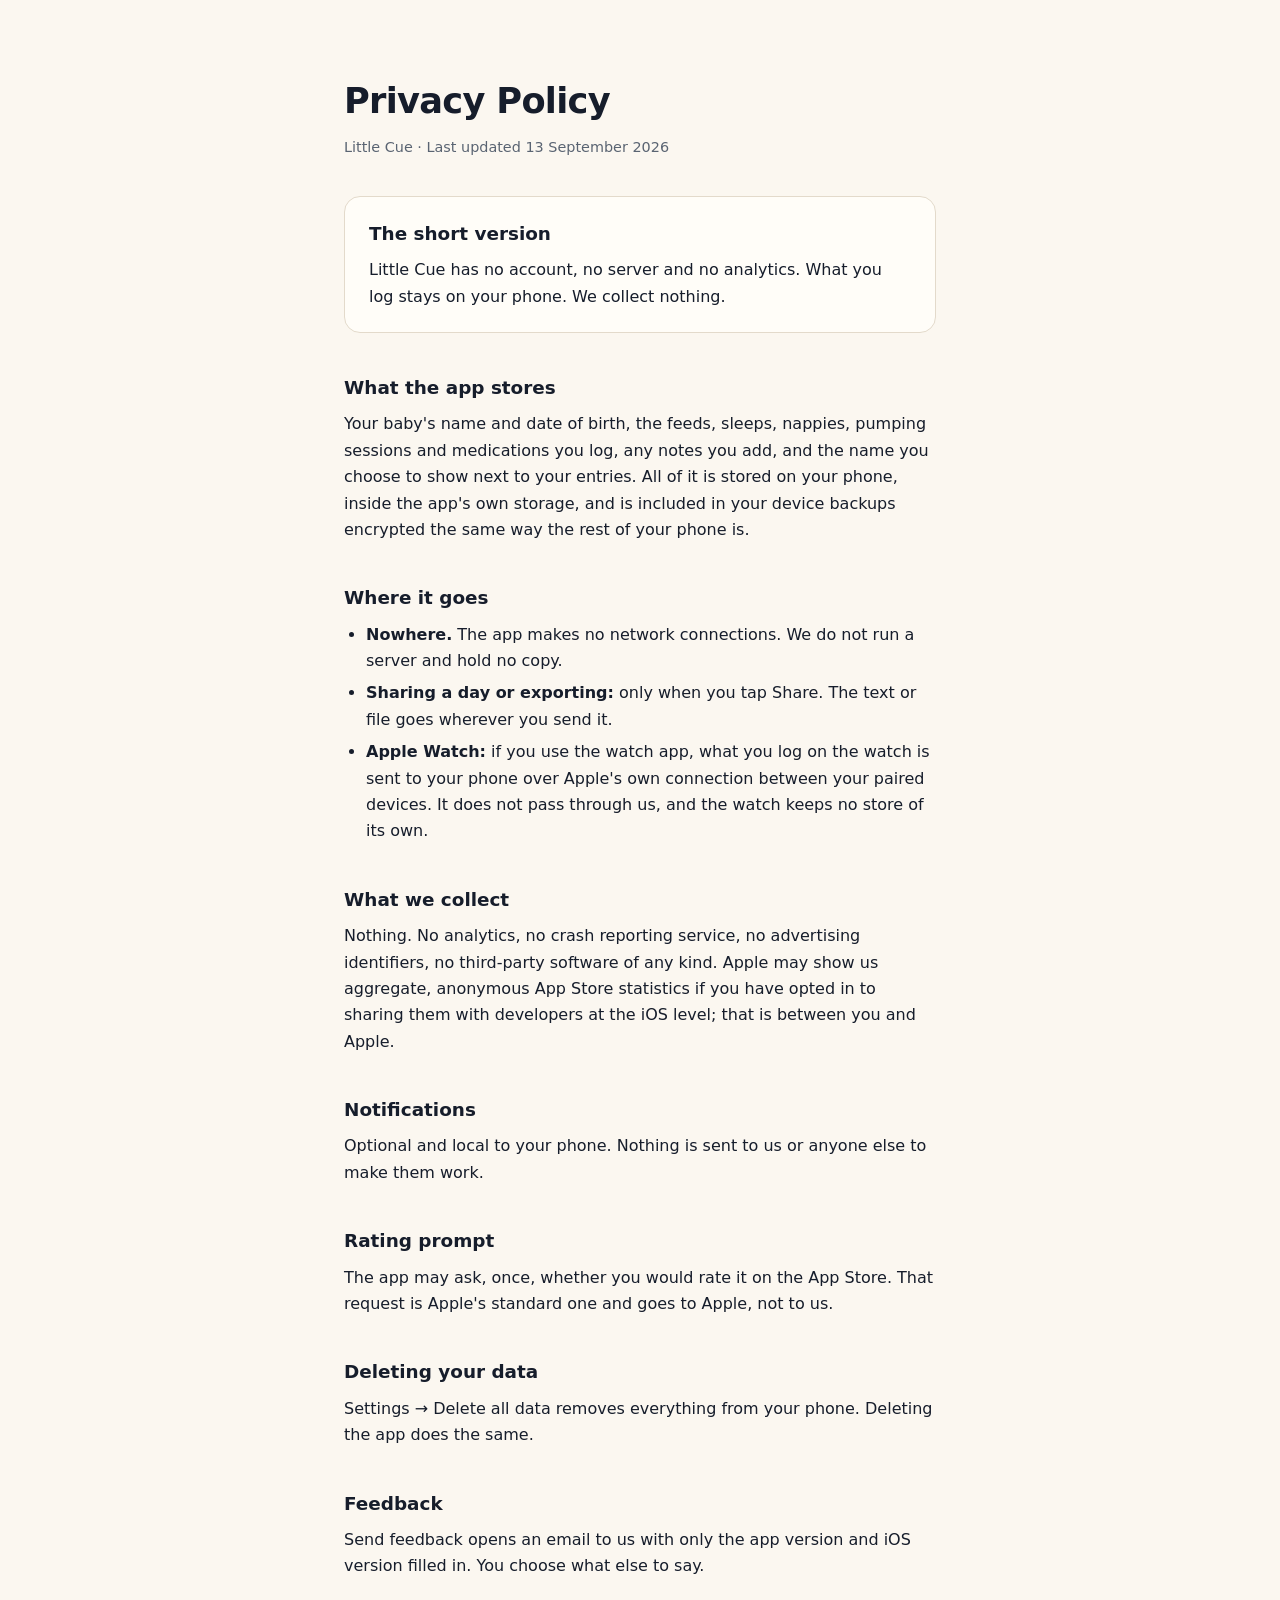
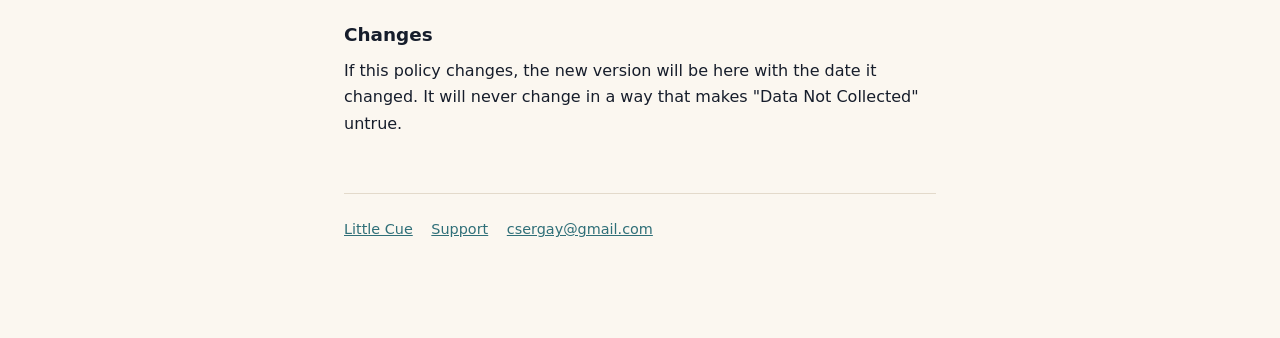
==== privacy.html @ 6fd530a4 "Little Cue support site: landing, support and privacy pages Co-Authored-By: Claude Fable 5.1 <norepl" ====
<!doctype html>
<html lang="en">
<head>
<meta charset="utf-8">
<meta name="viewport" content="width=device-width, initial-scale=1">
<title>Little Cue — Privacy Policy</title>
<meta name="description" content="The privacy policy for Little Cue. The app collects nothing: no account, no analytics, no advertising, no server.">
<link rel="canonical" href="https://enlitened.github.io/little-cue-support/privacy.html">
<link rel="icon" href="assets/icon-512.png">
<link rel="stylesheet" href="style.css">
</head>
<body>
<main>
  <h1>Privacy Policy</h1>
  <p class="stamp">Little Cue · Last updated 13 September 2026</p>

  <div class="card">
    <h2 style="margin-top:0">The short version</h2>
    <p style="margin:0">Little Cue has no account, no server and no analytics. What you log stays on your phone. We collect nothing.</p>
  </div>

  <h2>What the app stores</h2>
  <p>Your baby's name and date of birth, the feeds, sleeps, nappies, pumping sessions and medications you log, any notes you add, and the name you choose to show next to your entries. All of it is stored on your phone, inside the app's own storage, and is included in your device backups encrypted the same way the rest of your phone is.</p>

  <h2>Where it goes</h2>
  <ul>
    <li><strong>Nowhere.</strong> The app makes no network connections. We do not run a server and hold no copy.</li>
    <li><strong>Sharing a day or exporting:</strong> only when you tap Share. The text or file goes wherever you send it.</li>
    <li><strong>Apple Watch:</strong> if you use the watch app, what you log on the watch is sent to your phone over Apple's own connection between your paired devices. It does not pass through us, and the watch keeps no store of its own.</li>
  </ul>

  <h2>What we collect</h2>
  <p>Nothing. No analytics, no crash reporting service, no advertising identifiers, no third-party software of any kind. Apple may show us aggregate, anonymous App Store statistics if you have opted in to sharing them with developers at the iOS level; that is between you and Apple.</p>

  <h2>Notifications</h2>
  <p>Optional and local to your phone. Nothing is sent to us or anyone else to make them work.</p>

  <h2>Rating prompt</h2>
  <p>The app may ask, once, whether you would rate it on the App Store. That request is Apple's standard one and goes to Apple, not to us.</p>

  <h2>Deleting your data</h2>
  <p>Settings → Delete all data removes everything from your phone. Deleting the app does the same.</p>

  <h2>Feedback</h2>
  <p>Send feedback opens an email to us with only the app version and iOS version filled in. You choose what else to say.</p>

  <h2>Changes</h2>
  <p>If this policy changes, the new version will be here with the date it changed. It will never change in a way that makes "Data Not Collected" untrue.</p>

  <footer>
    <a href="index.html">Little Cue</a>
    <a href="support.html">Support</a>
    <a href="mailto:csergay@gmail.com">csergay@gmail.com</a>
  </footer>
</main>
</body>
</html>
---- style.css ----
:root {
  --ground: #fbf7f0;
  --surface: #fffdf8;
  --ink: #161d2b;
  --muted: #5a6472;
  --line: #e3dacb;
  --accent: #2f6f78;
}
@media (prefers-color-scheme: dark) {
  :root {
    --ground: #14120f;
    --surface: #1e1b17;
    --ink: #ede6da;
    --muted: #a49c90;
    --line: #35302a;
    --accent: #7fc0c8;
  }
}
* { box-sizing: border-box; }
body {
  margin: 0;
  background: var(--ground);
  color: var(--ink);
  font: 16px/1.65 ui-sans-serif, -apple-system, system-ui, "Helvetica Neue", sans-serif;
  -webkit-font-smoothing: antialiased;
}
main { max-width: 640px; margin: 0 auto; padding: 72px 24px 96px; }
h1 { font-size: 2.2rem; letter-spacing: -.02em; margin: 0 0 6px; }
h2 { font-size: 1.15rem; margin: 40px 0 8px; }
p { margin: 0 0 14px; }
p.lede { color: var(--muted); font-size: 1.05rem; margin-bottom: 36px; }
p.stamp { color: var(--muted); font-size: .9rem; margin: 0 0 36px; }
a { color: var(--accent); }
ul, ol { margin: 0 0 14px; padding-left: 22px; }
li { margin: 0 0 6px; }
dl { margin: 0; }
dt { font-weight: 600; margin-top: 22px; }
dd { margin: 4px 0 0; color: var(--muted); }
dd p { margin: 0 0 10px; }
dd p:last-child { margin-bottom: 0; }
.card {
  background: var(--surface);
  border: 1px solid var(--line);
  border-radius: 16px;
  padding: 22px 24px;
  margin: 28px 0 0;
}
footer {
  margin-top: 56px;
  padding-top: 24px;
  border-top: 1px solid var(--line);
  color: var(--muted);
  font-size: .9rem;
}
footer a { margin-right: 14px; }

/* Landing page */
main.landing { max-width: 760px; }
.hero { text-align: center; }
.hero .icon { width: 112px; height: 112px; border-radius: 26px; box-shadow: 0 8px 28px rgba(0,0,0,.18); }
.hero h1 { margin-top: 18px; }
.hero .subtitle { font-size: 1.25rem; color: var(--muted); margin: 0 0 18px; }
.hero .lede { max-width: 540px; margin: 0 auto 26px; }
.cta { margin: 0 0 10px; }
a.store, span.store {
  display: inline-block;
  background: var(--ink);
  color: var(--ground);
  text-decoration: none;
  font-weight: 600;
  padding: 12px 22px;
  border-radius: 999px;
}
a.store:hover { opacity: .9; }
.fine { color: var(--muted); font-size: .9rem; margin: 0; }
.shots {
  display: grid;
  grid-template-columns: 1fr 1fr;
  gap: 24px;
  margin: 56px auto 0;
  max-width: 620px;
}
.shots img { width: 100%; height: auto; }
.features {
  display: grid;
  grid-template-columns: 1fr 1fr;
  gap: 8px 36px;
  margin-top: 32px;
}
.features h2 { margin: 28px 0 6px; }
.features p { color: var(--muted); }
.notice { color: var(--muted); font-size: .9rem; margin-top: 28px; }
@media (max-width: 560px) {
  .features { grid-template-columns: 1fr; }
  .shots { gap: 12px; }
}
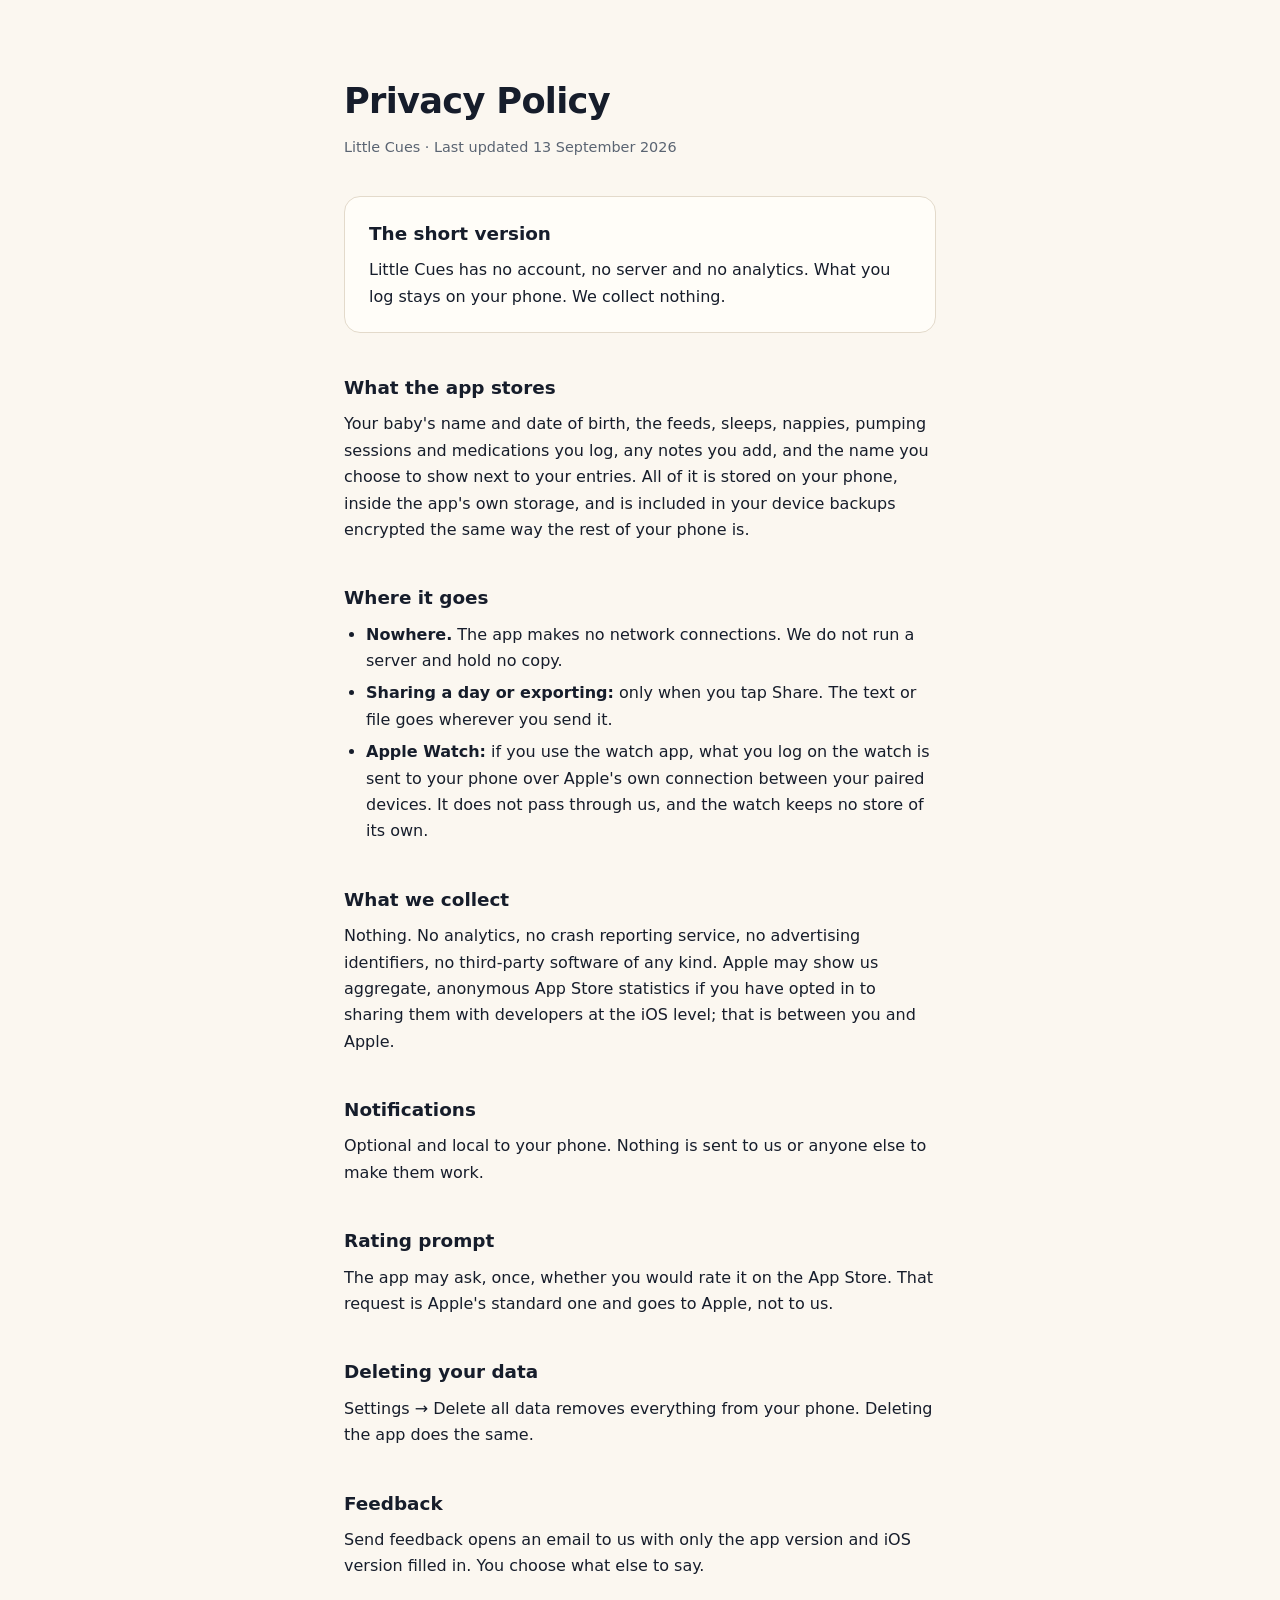
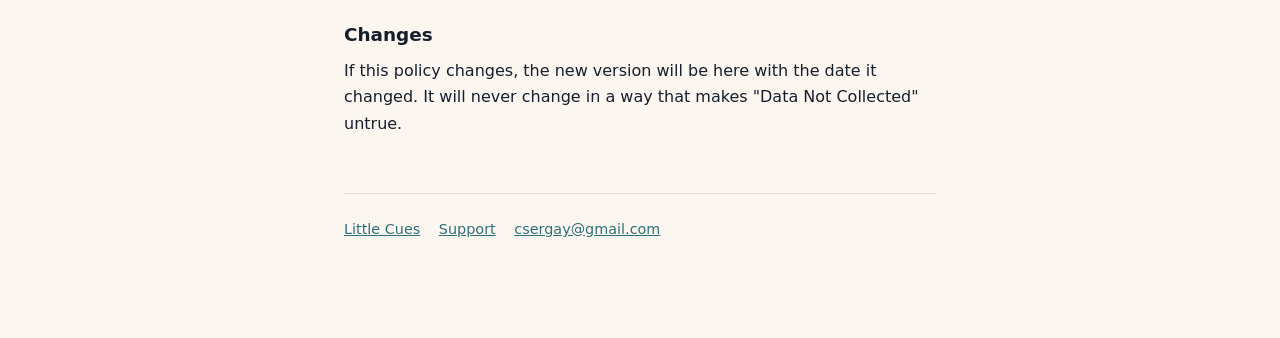
==== commit 03448729: "Rename the app to Little Cues Co-Authored-By: Claude Opus 5.5 <noreply@anthropic.com>" ====
--- a/privacy.html
+++ b/privacy.html
@@ -3,8 +3,8 @@
 <head>
 <meta charset="utf-8">
 <meta name="viewport" content="width=device-width, initial-scale=1">
-<title>Little Cue — Privacy Policy</title>
-<meta name="description" content="The privacy policy for Little Cue. The app collects nothing: no account, no analytics, no advertising, no server.">
+<title>Little Cues — Privacy Policy</title>
+<meta name="description" content="The privacy policy for Little Cues. The app collects nothing: no account, no analytics, no advertising, no server.">
 <link rel="canonical" href="https://enlitened.github.io/little-cue-support/privacy.html">
 <link rel="icon" href="assets/icon-512.png">
 <link rel="stylesheet" href="style.css">
@@ -12,11 +12,11 @@
 <body>
 <main>
   <h1>Privacy Policy</h1>
-  <p class="stamp">Little Cue · Last updated 13 September 2026</p>
+  <p class="stamp">Little Cues · Last updated 13 September 2026</p>
 
   <div class="card">
     <h2 style="margin-top:0">The short version</h2>
-    <p style="margin:0">Little Cue has no account, no server and no analytics. What you log stays on your phone. We collect nothing.</p>
+    <p style="margin:0">Little Cues has no account, no server and no analytics. What you log stays on your phone. We collect nothing.</p>
   </div>
 
   <h2>What the app stores</h2>
@@ -48,7 +48,7 @@
   <p>If this policy changes, the new version will be here with the date it changed. It will never change in a way that makes "Data Not Collected" untrue.</p>
 
   <footer>
-    <a href="index.html">Little Cue</a>
+    <a href="index.html">Little Cues</a>
     <a href="support.html">Support</a>
     <a href="mailto:csergay@gmail.com">csergay@gmail.com</a>
   </footer>
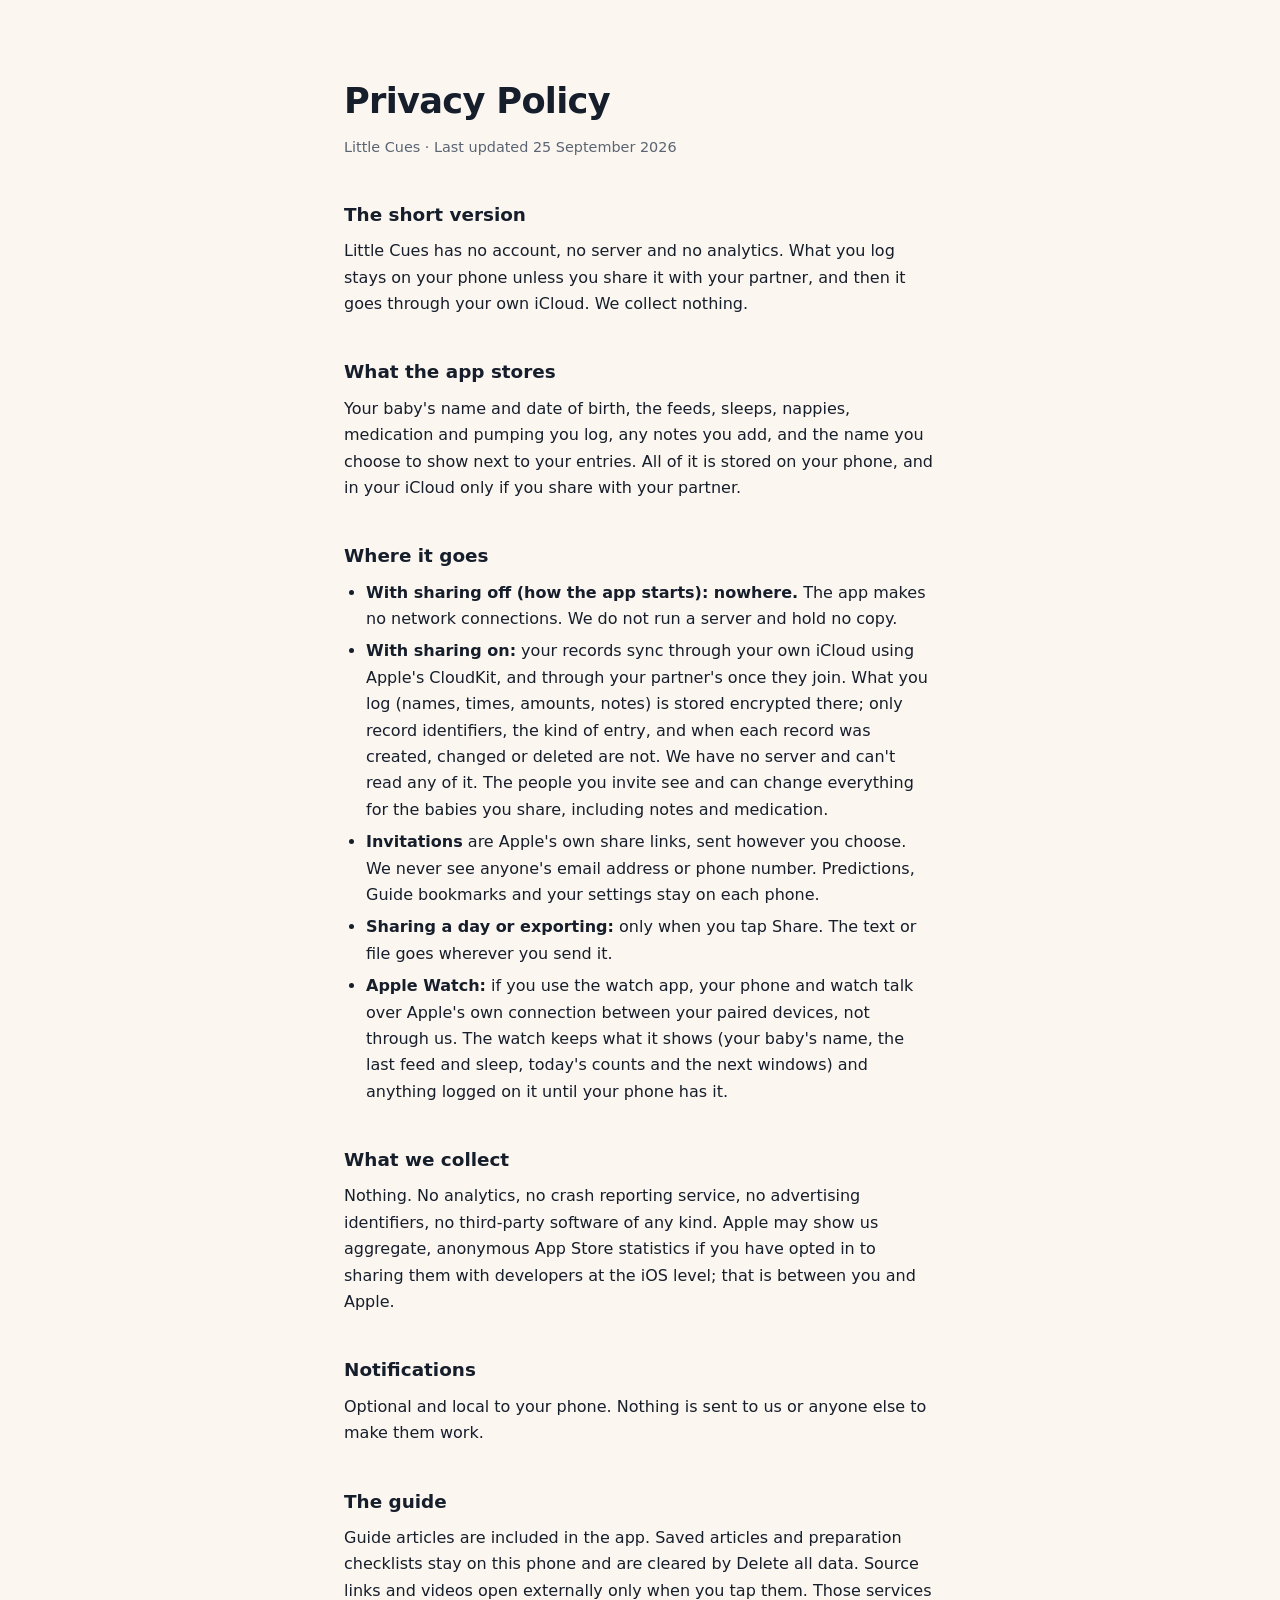
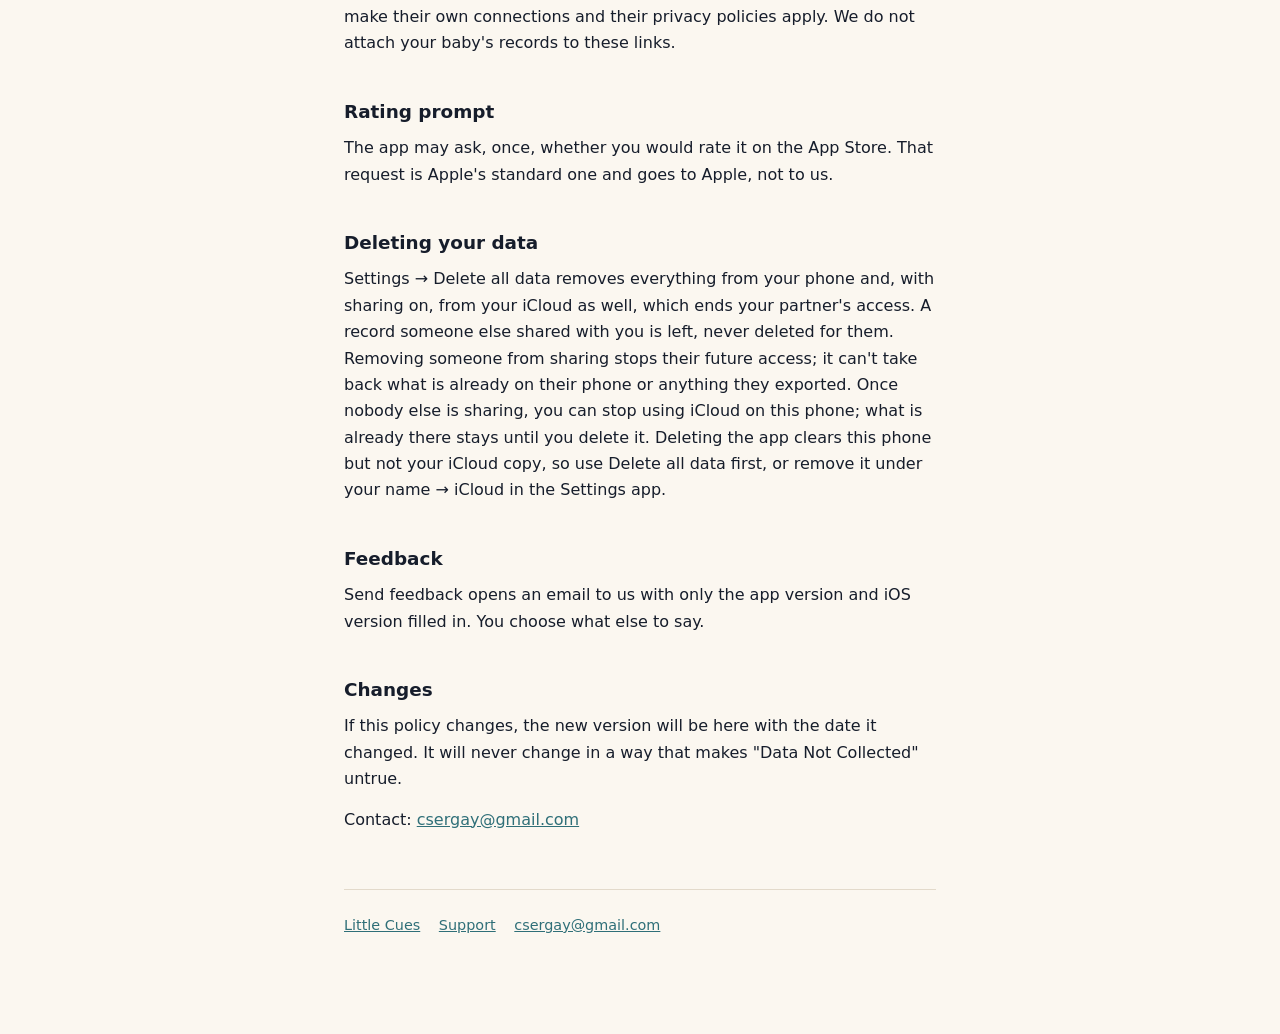
==== commit 728cef86: "Correct sharing privacy and prepare release support pages" ====
--- a/privacy.html
+++ b/privacy.html
@@ -12,40 +12,55 @@
 <body>
 <main>
   <h1>Privacy Policy</h1>
-  <p class="stamp">Little Cues · Last updated 13 September 2026</p>
+  <p class="stamp">Little Cues · Last updated 25 September 2026</p>
 
-  <div class="card">
-    <h2 style="margin-top:0">The short version</h2>
-    <p style="margin:0">Little Cues has no account, no server and no analytics. What you log stays on your phone. We collect nothing.</p>
-  </div>
+<h2>The short version</h2>
 
-  <h2>What the app stores</h2>
-  <p>Your baby's name and date of birth, the feeds, sleeps, nappies, pumping sessions and medications you log, any notes you add, and the name you choose to show next to your entries. All of it is stored on your phone, inside the app's own storage, and is included in your device backups encrypted the same way the rest of your phone is.</p>
+<p>Little Cues has no account, no server and no analytics. What you log stays on your phone unless you share it with your partner, and then it goes through your own iCloud. We collect nothing.</p>
 
-  <h2>Where it goes</h2>
-  <ul>
-    <li><strong>Nowhere.</strong> The app makes no network connections. We do not run a server and hold no copy.</li>
-    <li><strong>Sharing a day or exporting:</strong> only when you tap Share. The text or file goes wherever you send it.</li>
-    <li><strong>Apple Watch:</strong> if you use the watch app, what you log on the watch is sent to your phone over Apple's own connection between your paired devices. It does not pass through us, and the watch keeps no store of its own.</li>
-  </ul>
+<h2>What the app stores</h2>
 
-  <h2>What we collect</h2>
-  <p>Nothing. No analytics, no crash reporting service, no advertising identifiers, no third-party software of any kind. Apple may show us aggregate, anonymous App Store statistics if you have opted in to sharing them with developers at the iOS level; that is between you and Apple.</p>
+<p>Your baby&#x27;s name and date of birth, the feeds, sleeps, nappies, medication and pumping you log, any notes you add, and the name you choose to show next to your entries. All of it is stored on your phone, and in your iCloud only if you share with your partner.</p>
 
-  <h2>Notifications</h2>
-  <p>Optional and local to your phone. Nothing is sent to us or anyone else to make them work.</p>
+<h2>Where it goes</h2>
 
-  <h2>Rating prompt</h2>
-  <p>The app may ask, once, whether you would rate it on the App Store. That request is Apple's standard one and goes to Apple, not to us.</p>
+<ul>
+<li><strong>With sharing off (how the app starts): nowhere.</strong> The app makes no network connections. We do not run a server   and hold no copy.</li>
+<li><strong>With sharing on:</strong> your records sync through your own iCloud using Apple&#x27;s CloudKit, and through your partner&#x27;s   once they join. What you log (names, times, amounts, notes) is stored encrypted there; only record identifiers,   the kind of entry, and when each record was created, changed or deleted are not. We have no server and can&#x27;t read   any of it. The people you invite see and can change everything for the babies you share, including notes and   medication.</li>
+<li><strong>Invitations</strong> are Apple&#x27;s own share links, sent however you choose. We never see anyone&#x27;s email address or   phone number. Predictions, Guide bookmarks and your settings stay on each phone.</li>
+<li><strong>Sharing a day or exporting:</strong> only when you tap Share. The text or file goes wherever you send it.</li>
+<li><strong>Apple Watch:</strong> if you use the watch app, your phone and watch talk over Apple&#x27;s own connection between your   paired devices, not through us. The watch keeps what it shows (your baby&#x27;s name, the last feed and sleep, today&#x27;s   counts and the next windows) and anything logged on it until your phone has it.</li>
+</ul>
 
-  <h2>Deleting your data</h2>
-  <p>Settings → Delete all data removes everything from your phone. Deleting the app does the same.</p>
+<h2>What we collect</h2>
 
-  <h2>Feedback</h2>
-  <p>Send feedback opens an email to us with only the app version and iOS version filled in. You choose what else to say.</p>
+<p>Nothing. No analytics, no crash reporting service, no advertising identifiers, no third-party software of any kind. Apple may show us aggregate, anonymous App Store statistics if you have opted in to sharing them with developers at the iOS level; that is between you and Apple.</p>
 
-  <h2>Changes</h2>
-  <p>If this policy changes, the new version will be here with the date it changed. It will never change in a way that makes "Data Not Collected" untrue.</p>
+<h2>Notifications</h2>
+
+<p>Optional and local to your phone. Nothing is sent to us or anyone else to make them work.</p>
+
+<h2>The guide</h2>
+
+<p>Guide articles are included in the app. Saved articles and preparation checklists stay on this phone and are cleared by Delete all data. Source links and videos open externally only when you tap them. Those services make their own connections and their privacy policies apply. We do not attach your baby&#x27;s records to these links.</p>
+
+<h2>Rating prompt</h2>
+
+<p>The app may ask, once, whether you would rate it on the App Store. That request is Apple&#x27;s standard one and goes to Apple, not to us.</p>
+
+<h2>Deleting your data</h2>
+
+<p>Settings → Delete all data removes everything from your phone and, with sharing on, from your iCloud as well, which ends your partner&#x27;s access. A record someone else shared with you is left, never deleted for them. Removing someone from sharing stops their future access; it can&#x27;t take back what is already on their phone or anything they exported. Once nobody else is sharing, you can stop using iCloud on this phone; what is already there stays until you delete it. Deleting the app clears this phone but not your iCloud copy, so use Delete all data first, or remove it under your name → iCloud in the Settings app.</p>
+
+<h2>Feedback</h2>
+
+<p>Send feedback opens an email to us with only the app version and iOS version filled in. You choose what else to say.</p>
+
+<h2>Changes</h2>
+
+<p>If this policy changes, the new version will be here with the date it changed. It will never change in a way that makes &quot;Data Not Collected&quot; untrue.</p>
+
+<p>Contact: <a href="mailto:csergay@gmail.com">csergay@gmail.com</a></p>
 
   <footer>
     <a href="index.html">Little Cues</a>
